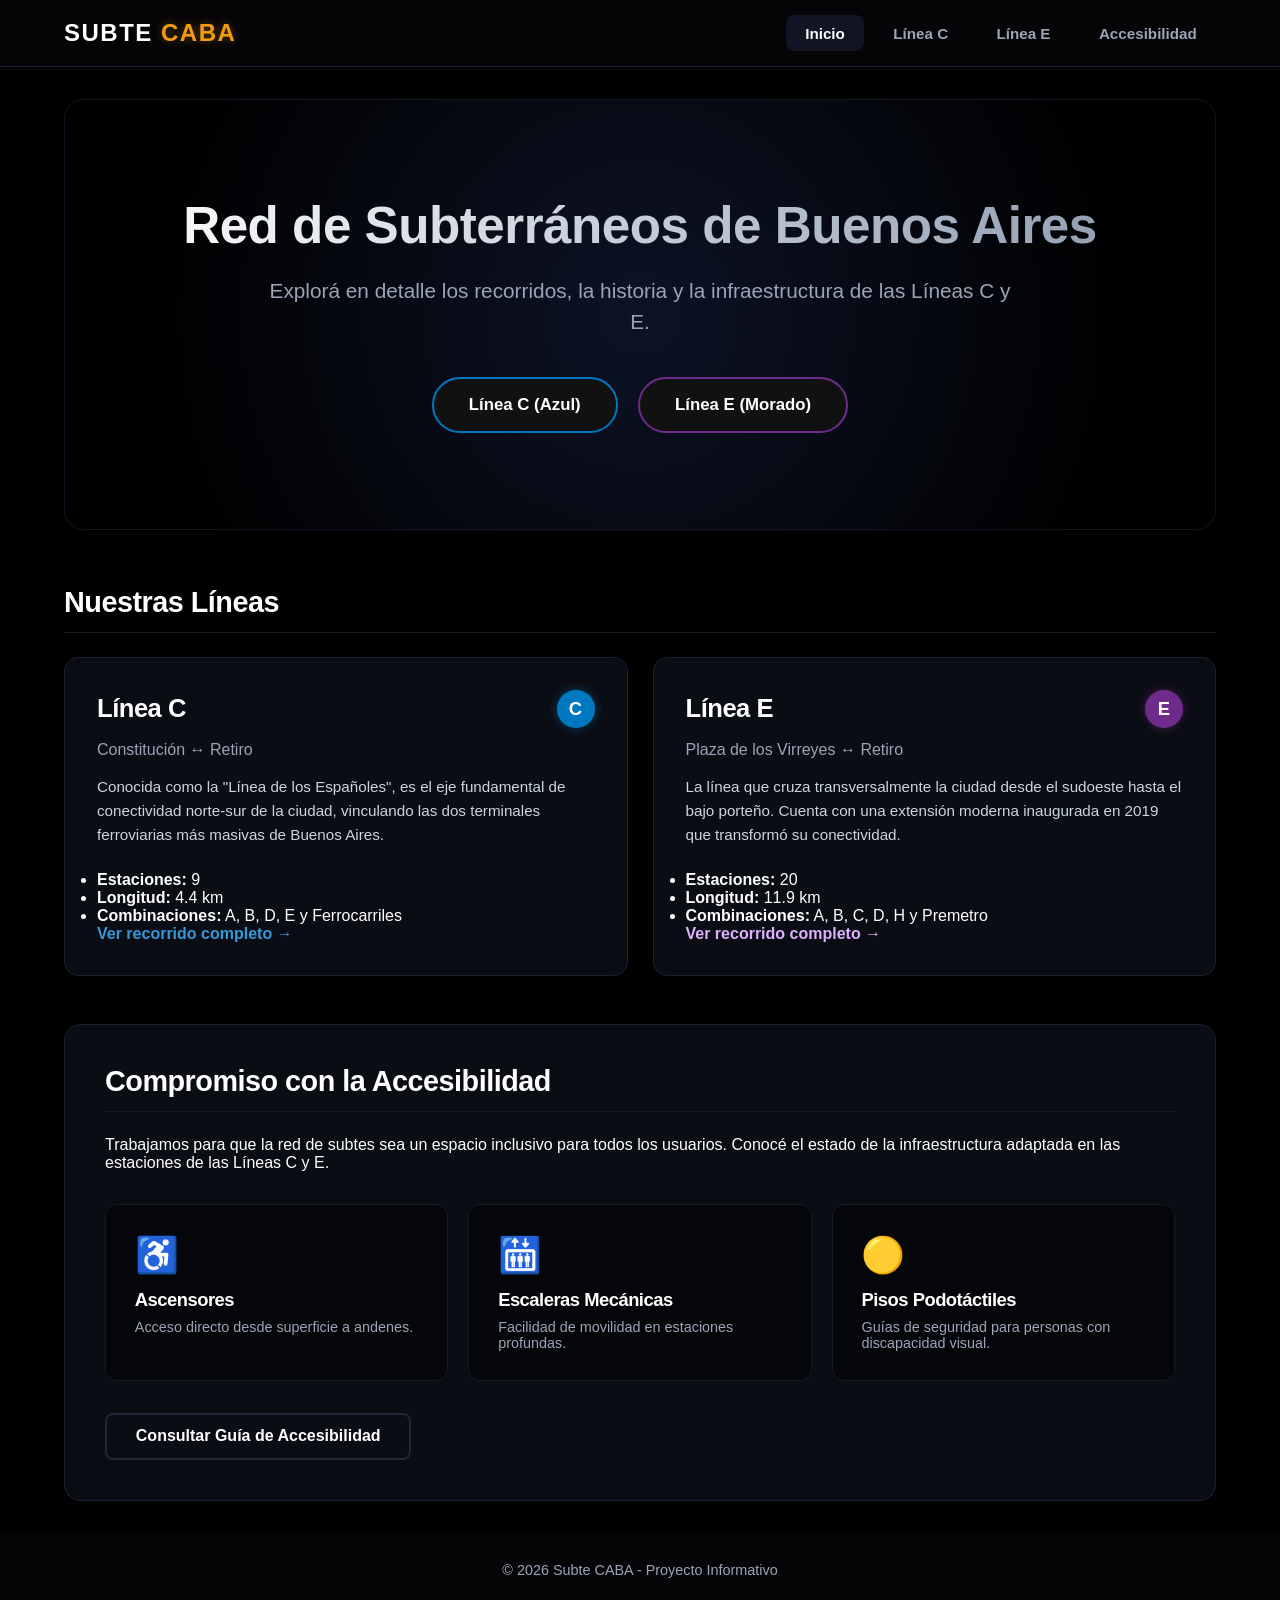
==== index.html @ 67ff427c "Fix responsive linea C" ====
<!DOCTYPE html>
<html lang="es">
<head>
    <meta charset="UTF-8">
    <meta name="viewport" content="width=device-width, initial-scale=1.0">
    <title>Subte CABA - Inicio</title>
    <link rel="stylesheet" href="css/styles.css">
</head>
<body class="page-inicio">

    <header>
        <div class="logo">SUBTE <span>CABA</span></div>
        <nav>
            <ul>
                <li><a href="index.html" class="active">Inicio</a></li>
                <li><a href="linea_c.html" class="linea-c-nav">Línea C</a></li>
                <li><a href="linea_e.html" class="linea-e-nav">Línea E</a></li>
                <li><a href="accesibilidad.html">Accesibilidad</a></li>
            </ul>
        </nav>
    </header>

    <main class="contenedor-inicio">
        
        <section class="hero-inicio">
            <h1>Red de Subterráneos de Buenos Aires</h1>
            <p>Explorá en detalle los recorridos, la historia y la infraestructura de las Líneas C y E.</p>
            <div class="botones-lineas">
                <a href="linea_c.html" class="btn-linea btn-c">Línea C (Azul)</a>
                <a href="linea_e.html" class="btn-linea btn-e">Línea E (Morado)</a>
            </div>
        </section>

        <section class="seccion-lineas-info">
            <h2>Nuestras Líneas</h2>
            <div class="grid-containers">
                
                <div class="container-linea-card card-c">
                    <div class="card-header-linea">
                        <h3>Línea C</h3>
                        <span class="badge-linea b-c">C</span>
                    </div>
                    <p class="recorrido-txt">Constitución ↔ Retiro</p>
                    <p class="desc-txt">Conocida como la "Línea de los Españoles", es el eje fundamental de conectividad norte-sur de la ciudad, vinculando las dos terminales ferroviarias más masivas de Buenos Aires.</p>
                    <ul class="datos-clave">
                        <li><strong>Estaciones:</strong> 9</li>
                        <li><strong>Longitud:</strong> 4.4 km</li>
                        <li><strong>Combinaciones:</strong> A, B, D, E y Ferrocarriles</li>
                    </ul>
                    <a href="linea-c.html" class="btn-ver-mas">Ver recorrido completo →</a>
                </div>

                <div class="container-linea-card card-e">
                    <div class="card-header-linea">
                        <h3>Línea E</h3>
                        <span class="badge-linea b-e">E</span>
                    </div>
                    <p class="recorrido-txt">Plaza de los Virreyes ↔ Retiro</p>
                    <p class="desc-txt">La línea que cruza transversalmente la ciudad desde el sudoeste hasta el bajo porteño. Cuenta con una extensión moderna inaugurada en 2019 que transformó su conectividad.</p>
                    <ul class="datos-clave">
                        <li><strong>Estaciones:</strong> 20</li>
                        <li><strong>Longitud:</strong> 11.9 km</li>
                        <li><strong>Combinaciones:</strong> A, B, C, D, H y Premetro</li>
                    </ul>
                    <a href="linea-e.html" class="btn-ver-mas">Ver recorrido completo →</a>
                </div>

            </div>
        </section>

        <section class="apartado-accesibilidad">
            <div class="accesibilidad-contenido">
                <div class="accesibilidad-texto">
                    <h2>Compromiso con la Accesibilidad</h2>
                    <p>Trabajamos para que la red de subtes sea un espacio inclusivo para todos los usuarios. Conocé el estado de la infraestructura adaptada en las estaciones de las Líneas C y E.</p>
                    
                    <div class="grid-iconos-accesibilidad">
                        <div class="icono-item">
                            <span class="icono">♿</span>
                            <h4>Ascensores</h4>
                            <p>Acceso directo desde superficie a andenes.</p>
                        </div>
                        <div class="icono-item">
                            <span class="icono">🛗</span>
                            <h4>Escaleras Mecánicas</h4>
                            <p>Facilidad de movilidad en estaciones profundas.</p>
                        </div>
                        <div class="icono-item">
                            <span class="icono">🟡</span>
                            <h4>Pisos Podotáctiles</h4>
                            <p>Guías de seguridad para personas con discapacidad visual.</p>
                        </div>
                    </div>

                    <a href="accesibilidad.html" class="btn-accesibilidad-link">Consultar Guía de Accesibilidad</a>
                </div>
            </div>
        </section>

    </main>

    <footer>
        <p>&copy; 2026 Subte CABA - Proyecto Informativo</p>
    </footer>

    <script src="js/main.js"></script>
</body>
</html>
---- css/styles.css ----
/* ==========================================================================
   VARIABLES GLOBALES (ENFOQUE NEGRO PURO CON DETALLES NEÓN)
   ========================================================================== */
:root {
    --color-linea-c: #0078C1;      /* Azul Oficial Línea C */
    --color-linea-e: #6F2B8C;      /* Morado Oficial Línea E */
    
    /* Fondos - Predominio de Negro */
    --bg-puro: #000000;            /* Fondo general de la pantalla */
    --bg-tarjetas: #0b0d14;        /* Negro con un levísimo matiz azulado para contenedores */
    --bg-header: #050508;          /* Header y Footer casi invisibles en la oscuridad */
    --border-glow: #1a1f33;        /* Borde base oscuro */
    
    /* Textos de alto contraste */
    --texto-principal: #ffffff;    /* Blanco puro */
    --texto-secundario: #9aa4b7;   /* Gris claro para descripciones legibles */
    
    /* Estados */
    --color-normal: #2ecc71;
    --color-alerta: #e74c3c;
}

/* ==========================================================================
   RESET, TIPOGRAFÍA Y CONFIGURACIÓN BASE
   ========================================================================== */
* {
    margin: 0;
    padding: 0;
    box-sizing: border-box;
    font-family: 'Helvetica Neue', Arial, sans-serif; /* Tipografía limpia y moderna */
}

body {
    background-color: var(--bg-puro);
    color: var(--texto-principal);
    display: flex;
    flex-direction: column;
    min-height: 100vh;
    overflow-x: hidden;
}

/* ==========================================================================
   HEADER Y MENÚ DE NAVEGACIÓN
   ========================================================================== */
header {
    background-color: var(--bg-header);
    border-bottom: 1px solid var(--border-glow);
    display: flex;
    justify-content: space-between;
    align-items: center;
    padding: 1.2rem 5%;
    position: sticky;
    top: 0;
    z-index: 1000;
}

header .logo {
    font-size: 1.5rem;
    font-weight: 800;
    letter-spacing: 1.5px;
    text-transform: uppercase;
}

header .logo span {
    color: #f39c12; /* Toque naranja corporativo de SBASE */
    text-shadow: 0 0 8px rgba(243, 156, 18, 0.4);
}

nav ul {
    display: flex;
    list-style: none;
    gap: 10px;
}

nav ul li a {
    color: var(--texto-secundario);
    text-decoration: none;
    padding: 0.6rem 1.2rem;
    border-radius: 8px;
    font-weight: 600;
    font-size: 0.95rem;
    transition: all 0.3s ease;
}

/* Resaltado dinámico según la sección activa */
nav ul li a:hover, nav ul li a.active {
    color: var(--texto-principal);
    background-color: #111422;
}

nav ul li a.linea-c-nav:hover, nav ul li a.linea-c-nav.active {
    box-shadow: inset 0 -3px 0 var(--color-linea-c), 0 4px 10px rgba(0, 120, 193, 0.3);
}

nav ul li a.linea-e-nav:hover, nav ul li a.linea-e-nav.active {
    box-shadow: inset 0 -3px 0 var(--color-linea-e), 0 4px 10px rgba(111, 43, 140, 0.3);
}

/* ==========================================================================
   ESTRUCTURA DE CONTAINERS Y RESPONSIVE (GRID Y FLEXBOX)
   ========================================================================== */
.contenedor-linea, .contenedor-inicio {
    padding: 2rem 5%;
    max-width: 1400px;
    margin: 0 auto;
    width: 100%;
}

/* Grilla adaptable de 2 columnas (Recorridos e Historias) */
.contenido-dos-columnas {
    display: grid;
    grid-template-columns: 1.2fr 0.8fr;
    gap: 30px;
    margin-top: 2rem;
}

/* Contenedores de Información Principales */
.recorrido-subte, .historia-cultura, .apartado-accesibilidad {
    background-color: var(--bg-tarjetas);
    border: 1px solid var(--border-glow);
    padding: 2.5rem;
    border-radius: 16px;
    box-shadow: 0 10px 30px rgba(0, 0, 0, 0.7);
    transition: all 0.4s cubic-bezier(0.165, 0.84, 0.44, 1);
}

/* ==========================================================================
   TÍTULOS Y ENCABEZADOS Y BANNERS
   ========================================================================== */
h1, h2, h3, h4 {
    font-weight: 700;
    letter-spacing: -0.5px;
}

.recorrido-subte h2, .historia-cultura h2, .apartado-accesibilidad h2, .seccion-lineas-info h2 {
    font-size: 1.8rem;
    margin-bottom: 1.5rem;
    border-bottom: 1px solid #161926;
    padding-bottom: 0.8rem;
}

/* Banners superiores con gradientes oscuros dramáticos */
.banner-linea {
    padding: 4rem 2.5rem;
    border-radius: 16px;
    margin-bottom: 2.5rem;
    box-shadow: 0 10px 30px rgba(0, 0, 0, 0.8);
}

.c-header {
    background: linear-gradient(135deg, #020b14 0%, #051c2d 100%);
    border-left: 6px solid var(--color-linea-c);
    box-shadow: inset 0 0 20px rgba(0, 120, 193, 0.15);
}

.e-header {
    background: linear-gradient(135deg, #0b0410 0%, #1c0926 100%);
    border-left: 6px solid var(--color-linea-e);
    box-shadow: inset 0 0 20px rgba(111, 43, 140, 0.15);
}

.banner-linea h1 {
    font-size: 2.6rem;
    margin-bottom: 0.8rem;
    text-shadow: 0 2px 10px rgba(0,0,0,0.5);
}

.banner-linea p {
    color: #b0bacb;
    font-size: 1.2rem;
    max-width: 800px;
}

/* ==========================================================================
   BOTONES INTERACTIVOS (EFECTO GLOW)
   ========================================================================== */
.botones-lineas {
    display: flex;
    justify-content: center;
    gap: 20px;
    flex-wrap: wrap;
}

.btn-linea {
    display: inline-block;
    padding: 1rem 2.2rem;
    font-size: 1.05rem;
    font-weight: 700;
    color: #ffffff;
    text-decoration: none;
    border-radius: 50px;
    transition: all 0.3s cubic-bezier(0.4, 0, 0.2, 1);
    background-color: #111;
    border: 2px solid transparent;
}

/* Hover de botones: Se agrandan y generan luz */
.btn-c { border-color: var(--color-linea-c); }
.btn-c:hover {
    background-color: var(--color-linea-c);
    box-shadow: 0 0 25px rgba(0, 120, 193, 0.7);
    transform: scale(1.05);
}

.btn-e { border-color: var(--color-linea-e); }
.btn-e:hover {
    background-color: var(--color-linea-e);
    box-shadow: 0 0 25px rgba(111, 43, 140, 0.7);
    transform: scale(1.05);
}

/* ==========================================================================
   TARJETAS / CONTAINERS CON INFO (SE AGRANDAN EN HOVER)
   ========================================================================== */
.grid-containers {
    display: grid;
    grid-template-columns: repeat(auto-fit, minmax(280px, 1fr));
    gap: 25px;
    margin-bottom: 3rem;
}

.container-linea-card {
    background-color: var(--bg-tarjetas);
    border: 1px solid var(--border-glow);
    border-radius: 14px;
    padding: 2rem;
    display: flex;
    flex-direction: column;
    transition: all 0.4s cubic-bezier(0.165, 0.84, 0.44, 1);
}

/* Efecto de agrandado y brillo al pasar el mouse por las tarjetas */
.container-linea-card:hover {
    transform: translateY(-8px) scale(1.02); /* Se eleva y agranda ligeramente */
    background-color: #0f121c;
}

.card-c:hover {
    border-color: var(--color-linea-c);
    box-shadow: 0 12px 30px rgba(0, 120, 193, 0.25);
}

.card-e:hover {
    border-color: var(--color-linea-e);
    box-shadow: 0 12px 30px rgba(111, 43, 140, 0.25);
}

/* Textos internos de tarjetas */
.card-header-linea { display: flex; justify-content: space-between; align-items: center; margin-bottom: 0.8rem; }
.card-header-linea h3 { font-size: 1.6rem; color: #fff; }
.recorrido-txt { color: var(--texto-secundario); font-size: 1rem; font-weight: 500; margin-bottom: 1rem; }
.desc-txt { color: #cbd5e1; line-height: 1.6; margin-bottom: 1.5rem; font-size: 0.95rem; }

/* Enlaces "Ver más" de las tarjetas */
.btn-ver-mas {
    margin-top: auto;
    text-decoration: none;
    font-size: 1rem;
    font-weight: 700;
    transition: padding-left 0.2s ease;
}
.card-c .btn-ver-mas { color: #3498db; }
.card-e .btn-ver-mas { color: #e0b0ff; }
.container-linea-card:hover .btn-ver-mas { padding-left: 6px; }

/* ==========================================================================
   LOS MAPAS / ESQUEMAS DE VÍAS (TIMELINE)
   ========================================================================== */
.timeline {
    position: relative;
    padding-left: 40px;
    margin-left: 10px;
}

/* Vía física del subte en el mapa */
.timeline::before {
    content: '';
    position: absolute;
    left: 0;
    top: 15px;
    bottom: 15px;
    width: 6px;
    border-radius: 10px;
}

.page-linea-c .timeline::before {
    background-color: var(--color-linea-c);
    box-shadow: 0 0 15px var(--color-linea-c);
}

.page-linea-e .timeline::before {
    background-color: var(--color-linea-e);
    box-shadow: 0 0 15px var(--color-linea-e);
}

/* Ítems de la estación */
.estacion-item {
    position: relative;
    margin-bottom: 22px;
    padding: 0.3rem 0;
    transition: transform 0.2s ease;
}

/* El círculo del mapa que cambia al pasar el mouse por encima */
.punto-subte {
    position: absolute;
    left: -47px;
    top: 8px;
    width: 20px;
    height: 20px;
    border-radius: 50%;
    background-color: var(--bg-puro);
    border: 4px solid var(--texto-secundario);
    transition: all 0.3s cubic-bezier(0.4, 0, 0.2, 1);
    z-index: 2;
}

/* Al pasar por encima de la estación, el mapa reacciona ampliándose */
.estacion-item:hover {
    transform: translateX(8px); /* Desplaza el texto levemente a la derecha */
}

.page-linea-c .estacion-item:hover .punto-subte {
    border-color: #ffffff;
    background-color: var(--color-linea-c);
    box-shadow: 0 0 12px #ffffff;
    transform: scale(1.25);
    overflow-x: hidden; 
}

.page-linea-e .estacion-item:hover .punto-subte {
    border-color: #ffffff;
    background-color: var(--color-linea-e);
    box-shadow: 0 0 12px #ffffff;
    transform: scale(1.25);
}

.estacion-info h3 {
    font-size: 1.2rem;
    color: #e1e7f0;
    transition: color 0.2s;
}
.estacion-item:hover .estacion-info h3 { color: #ffffff; }

/* Badges de combinaciones */
.badge {
    display: inline-block;
    padding: 3px 9px;
    font-size: 0.75rem;
    border-radius: 4px;
    margin-right: 6px;
    margin-top: 6px;
    font-weight: 700;
    color: #ffffff;
}
.combinacion-a { background-color: #808285; }
.combinacion-b { background-color: #c0392b; }
.combinacion-c { background-color: var(--color-linea-c); }
.combinacion-d { background-color: #27ae60; }
.combinacion-e { background-color: var(--color-linea-e); }
.combinacion-h { background-color: #f1c40f; color: #000; }
.tren { background-color: #4b5563; }
.barrio, .cultura, .plaza, .comercial, .parque, .hito, .premetro, .acceso, .historico { background-color: #161926; color: #a5b1c2; }

/* ==========================================================================
   PÁGINA DE INICIO - HERO
   ========================================================================== */
.hero-inicio {
    text-align: center;
    padding: 6rem 1.5rem;
    background: radial-gradient(circle at center, #0d1326 0%, var(--bg-puro) 80%);
    border-radius: 20px;
    margin-bottom: 3.5rem;
    border: 1px solid #111524;
}

.hero-inicio h1 {
    font-size: 3.2rem;
    margin-bottom: 1.2rem;
    background: linear-gradient(to right, #ffffff, #8a99ad);
    background-clip: text;
    -webkit-background-clip: text;
    -webkit-text-fill-color: transparent;
}

.hero-inicio p {
    color: var(--texto-secundario);
    font-size: 1.3rem;
    max-width: 750px;
    margin: 0 auto 2.5rem auto;
    line-height: 1.5;
}

.badge-linea {
    width: 38px; height: 38px; border-radius: 50%;
    display: flex; align-items: center; justify-content: center;
    font-weight: bold; color: #fff; font-size: 1.15rem;
}
.b-c { background-color: var(--color-linea-c); box-shadow: 0 0 10px rgba(0,120,193,0.5); }
.b-e { background-color: var(--color-linea-e); box-shadow: 0 0 10px rgba(111,43,140,0.5); }

/* Grid de iconos de accesibilidad abajo en la Home */
.grid-iconos-accesibilidad {
    display: grid;
    grid-template-columns: repeat(auto-fit, minmax(220px, 1fr));
    gap: 20px;
    margin-top: 2rem;
    margin-bottom: 2rem;
}

.icono-item {
    background-color: #05060a;
    border: 1px solid #161926;
    padding: 1.8rem;
    border-radius: 12px;
    transition: all 0.3s ease;
}
.icono-item:hover {
    transform: translateY(-5px);
    border-color: #34495e;
}
.icono-item .icono { font-size: 2.2rem; display: block; margin-bottom: 0.8rem; }
.icono-item h4 { font-size: 1.15rem; margin-bottom: 0.5rem; color: #fff; }
.icono-item p { font-size: 0.9rem; color: var(--texto-secundario); margin: 0; }

.btn-accesibilidad-link {
    display: inline-block; border: 2px solid #222638; color: #fff;
    text-decoration: none; padding: 0.8rem 1.8rem; border-radius: 8px; font-weight: 700;
    transition: all 0.3s ease;
}
.btn-accesibilidad-link:hover { background-color: #161926; border-color: #4b5563; }

/* ==========================================================================
   TABLAS DE ACCESIBILIDAD (DISEÑO MATRIZ OSCURO)
   ========================================================================== */
.tabla-accesibilidad-contenedor {
    width: 100%;
    overflow-x: auto;
    margin-top: 1.5rem;
    background-color: #05060a;
    border-radius: 12px;
    border: 1px solid var(--border-glow);
}

table {
    width: 100%;
    border-collapse: collapse;
    text-align: left;
    min-width: 650px;
}

th, td { padding: 1.2rem 1.5rem; border-bottom: 1px solid #111422; }
th {
    background-color: #0c0f1a;
    color: #fff;
    font-size: 0.9rem;
    text-transform: uppercase;
    letter-spacing: 1px;
}
td { font-size: 0.95rem; color: #cbd5e1; }
tr:hover td { background-color: #0e111c; }

.check-si { color: var(--color-normal); font-weight: 700; }
.check-no { color: var(--color-alerta); font-weight: 700; }

/* ==========================================================================
   ESTILOS COMPLEMENTARIOS PARA LA PÁGINA DE ACCESIBILIDAD Y FORMULARIO
   ========================================================================== */
.form-grupo {
    margin-bottom: 1.5rem;
}

.form-grupo label {
    display: block;
    margin-bottom: 0.5rem;
    color: var(--texto-secundario);
    font-size: 0.9rem;
}

.form-control {
    width: 100%;
    padding: 0.8rem;
    background-color: #05060a;
    border: 1px solid var(--border-glow);
    border-radius: 6px;
    color: var(--texto-principal);
    font-size: 0.95rem;
    transition: border-color 0.3s;
}

.form-control:focus {
    outline: none;
    border-color: #3498db;
    box-shadow: 0 0 8px rgba(52, 152, 219, 0.3);
}

.btn-enviar {
    background-color: #3498db;
    color: #fff;
    border: none;
    padding: 0.8rem 2rem;
    border-radius: 6px;
    font-weight: bold;
    cursor: pointer;
    transition: background-color 0.3s, transform 0.2s;
}

.btn-enviar:hover {
    background-color: #2980b9;
    transform: scale(1.02);
}

.info-contacto-grilla {
    display: grid;
    grid-template-columns: repeat(auto-fit, minmax(200px, 1fr));
    gap: 20px;
    margin-top: 1.5rem;
}

.contacto-item {
    background-color: #05060a;
    padding: 1.2rem;
    border-radius: 8px;
    border: 1px solid var(--border-glow);
    transition: transform 0.3s ease;
}

.contacto-item:hover {
    transform: translateY(-3px);
    border-color: #34495e;
}

/* ==========================================================================
   FOOTER
   ========================================================================== */
footer {
    background-color: var(--bg-header);
    border-top: 1px solid var(--border-soft);
    text-align: center;
    padding: 1.8rem;
    color: var(--texto-secundario);
    font-size: 0.9rem;
    margin-top: auto;
}

/* ==========================================================================
   MEDIA QUERIES - RESPONSIVE DESIGN TOTAL
   ========================================================================== */
@media (max-width: 960px) {
    .contenido-dos-columnas {
        grid-template-columns: 1fr; /* Pasa de 2 columnas a 1 sola apilada */
    }
    
    .hero-inicio h1 {
        font-size: 2.4rem;
    }
    
    .banner-linea h1 {
        font-size: 2rem;
    }
}

@media (max-width: 640px) {
    header {
        flex-direction: column; /* Apila logo y menú en pantallas chicas */
        gap: 15px;
        padding: 1rem;
    }
    
    nav ul {
        width: 100%;
        justify-content: center;
        flex-wrap: wrap;
    }
    
    nav ul li a {
        padding: 0.4rem 0.8rem;
        font-size: 0.85rem;
    }
    
    .contenedor-linea, .contenedor-inicio {
        padding: 1rem 3%;
    }
    
    .container-linea-card {
        grid-column: span 1 !important;
    }

    .recorrido-subte, .historia-cultura, .apartado-accesibilidad {
        padding: 1.5rem;
    }

    .timeline {
        padding-left: 30px;
        margin-left: 5px;
    }
}
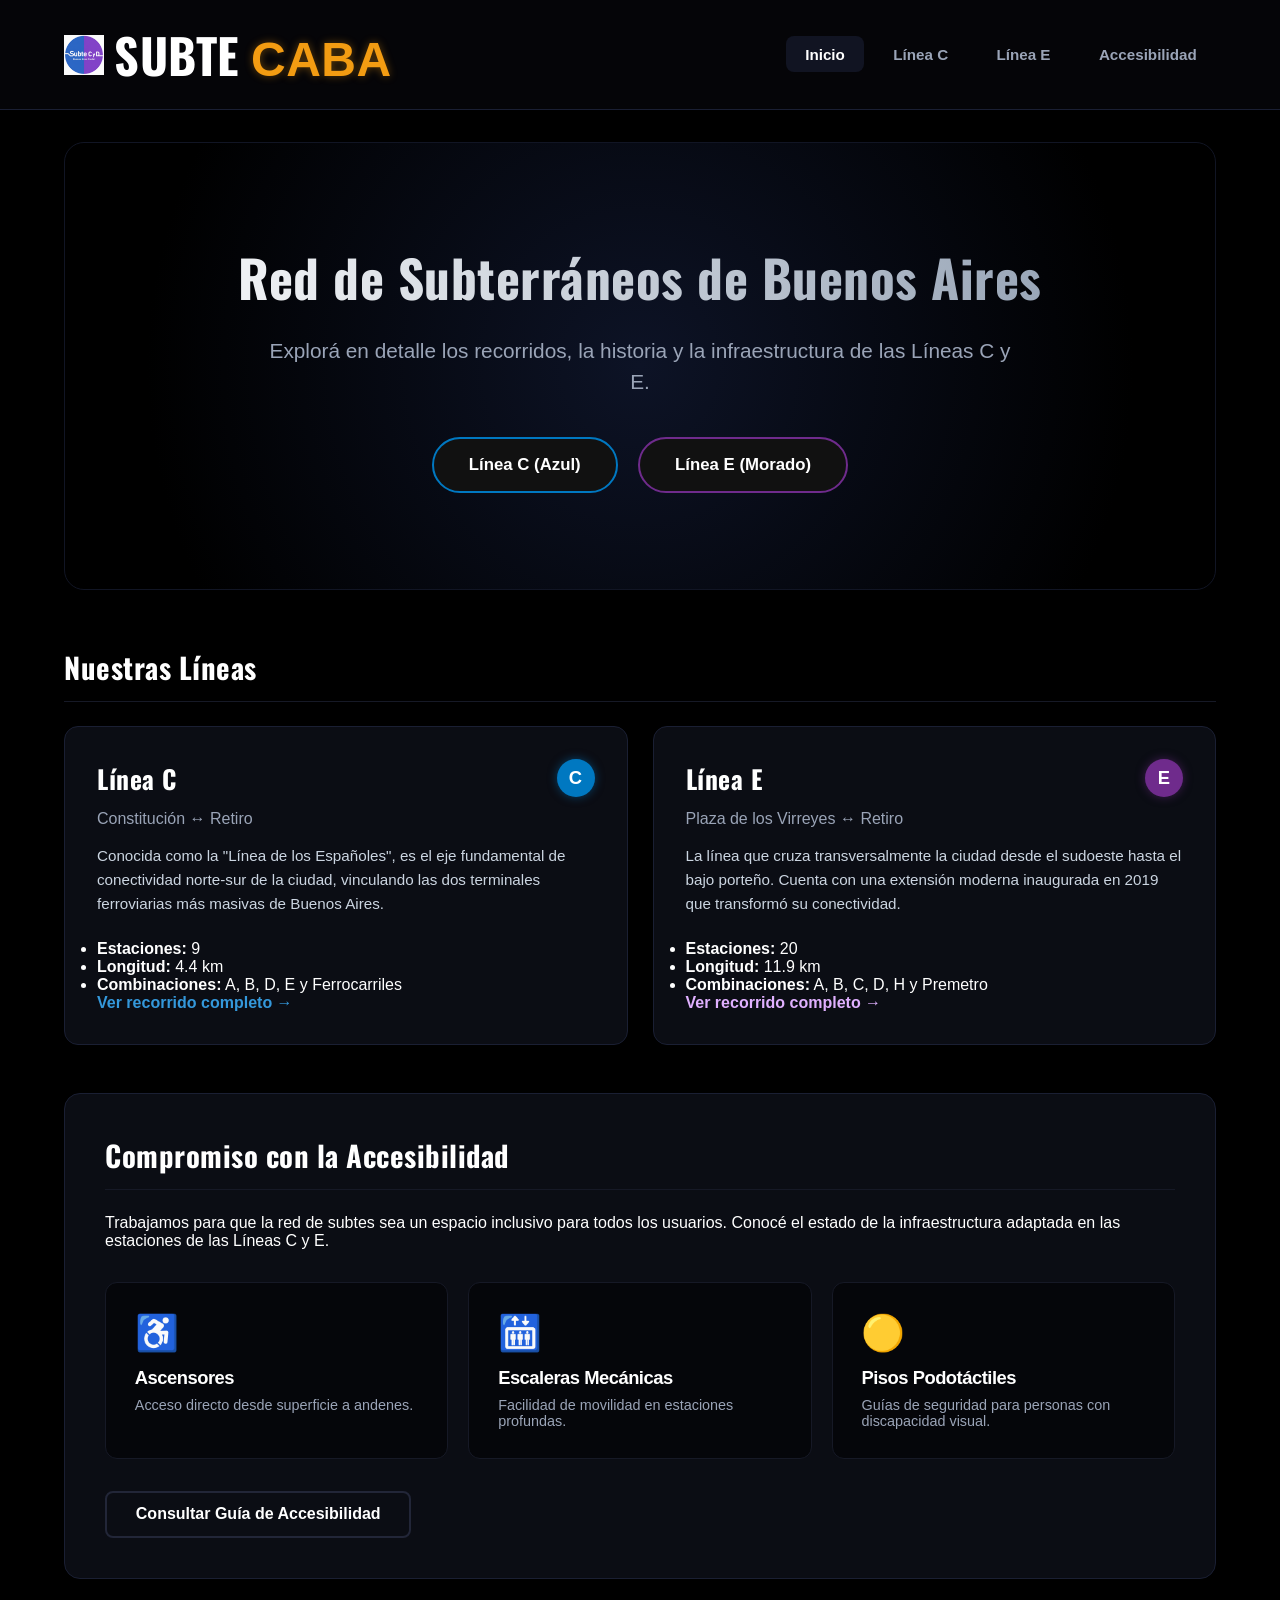
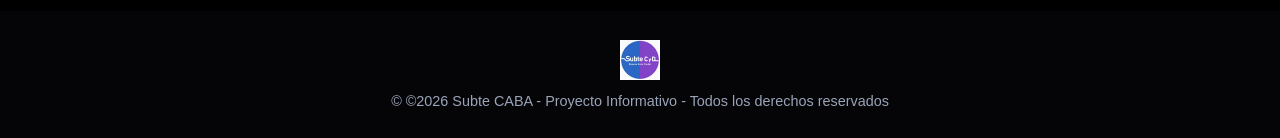
==== commit 31da65c1: "Fix logo" ====
--- a/index.html
+++ b/index.html
@@ -9,7 +9,10 @@
 <body class="page-inicio">
 
     <header>
-        <div class="logo">SUBTE <span>CABA</span></div>
+        <div class="logo">
+            <img src="img/Logo pagina Subtes.png" alt="Logo Subtes CABA">
+            <h1>SUBTE <span>CABA</span></h1>
+        </div>
         <nav>
             <ul>
                 <li><a href="index.html" class="active">Inicio</a></li>
@@ -100,7 +103,8 @@
     </main>
 
     <footer>
-        <p>&copy; 2026 Subte CABA - Proyecto Informativo</p>
+        <img src="img/Logo pagina Subtes.png" alt="Logo Subtes CABA">
+        <p>&copy; ©2026 Subte CABA - Proyecto Informativo - Todos los derechos reservados </p>
     </footer>
 
     <script src="js/main.js"></script>
--- a/css/styles.css
+++ b/css/styles.css
@@ -1,3 +1,5 @@
+@import url('https://fonts.googleapis.com/css2?family=Oswald:wght@500;600;700&family=Inter:wght@400;500;600&display=swap');
+
 /* ==========================================================================
    VARIABLES GLOBALES (ENFOQUE NEGRO PURO CON DETALLES NEÓN)
    ========================================================================== */
@@ -60,6 +62,21 @@
     letter-spacing: 1.5px;
     text-transform: uppercase;
 }
+header .logo {
+    font-size: 1.5rem;
+    font-weight: 800;
+    letter-spacing: 1.5px;
+    text-transform: uppercase;
+    display: flex;
+    align-items: center;
+    gap: 10px;
+}
+
+header .logo img {
+    height: 40px;
+    width: auto;
+}
+
 
 header .logo span {
     color: #f39c12; /* Toque naranja corporativo de SBASE */
@@ -324,8 +341,7 @@
     border-color: #ffffff;
     background-color: var(--color-linea-c);
     box-shadow: 0 0 12px #ffffff;
-    transform: scale(1.25);
-    overflow-x: hidden; 
+    transform: scale(1.25); /* Agranda el nodo de las vías */
 }
 
 .page-linea-e .estacion-item:hover .punto-subte {
@@ -542,6 +558,11 @@
     font-size: 0.9rem;
     margin-top: auto;
 }
+footer img {
+    height: 40px;
+    width: auto;
+    margin-bottom: 10px;
+}
 
 /* ==========================================================================
    MEDIA QUERIES - RESPONSIVE DESIGN TOTAL
@@ -582,16 +603,24 @@
         padding: 1rem 3%;
     }
     
-    .container-linea-card {
-        grid-column: span 1 !important;
-    }
-
     .recorrido-subte, .historia-cultura, .apartado-accesibilidad {
         padding: 1.5rem;
     }
-
-    .timeline {
-        padding-left: 30px;
-        margin-left: 5px;
-    }
-}+}
+
+
+/* ===== COHERENCIA CON EL CENTRO DE TRANSPORTE — GRUPO 12 ===== */
+html body { font-family: 'Inter', system-ui, Arial, sans-serif; }
+html body h1, html body h2, html body h3,
+html body .logo, html body .navbar h1 {
+    font-family: 'Oswald', 'Arial Narrow', sans-serif;
+    letter-spacing: .5px;
+}
+.hub-bar-g12 {
+    background: #0B0E14; border-bottom: 1px solid #232a3a;
+    padding: 10px 20px; display: flex; align-items: center; justify-content: center;
+    gap: 14px; flex-wrap: wrap;
+    font-family: 'Inter', system-ui, Arial, sans-serif; font-size: 13px; color: #9AA4B7;
+}
+.hub-bar-g12 a { color: #F5B700; text-decoration: none; font-weight: 600; }
+.hub-bar-g12 a:hover { text-decoration: underline; }
